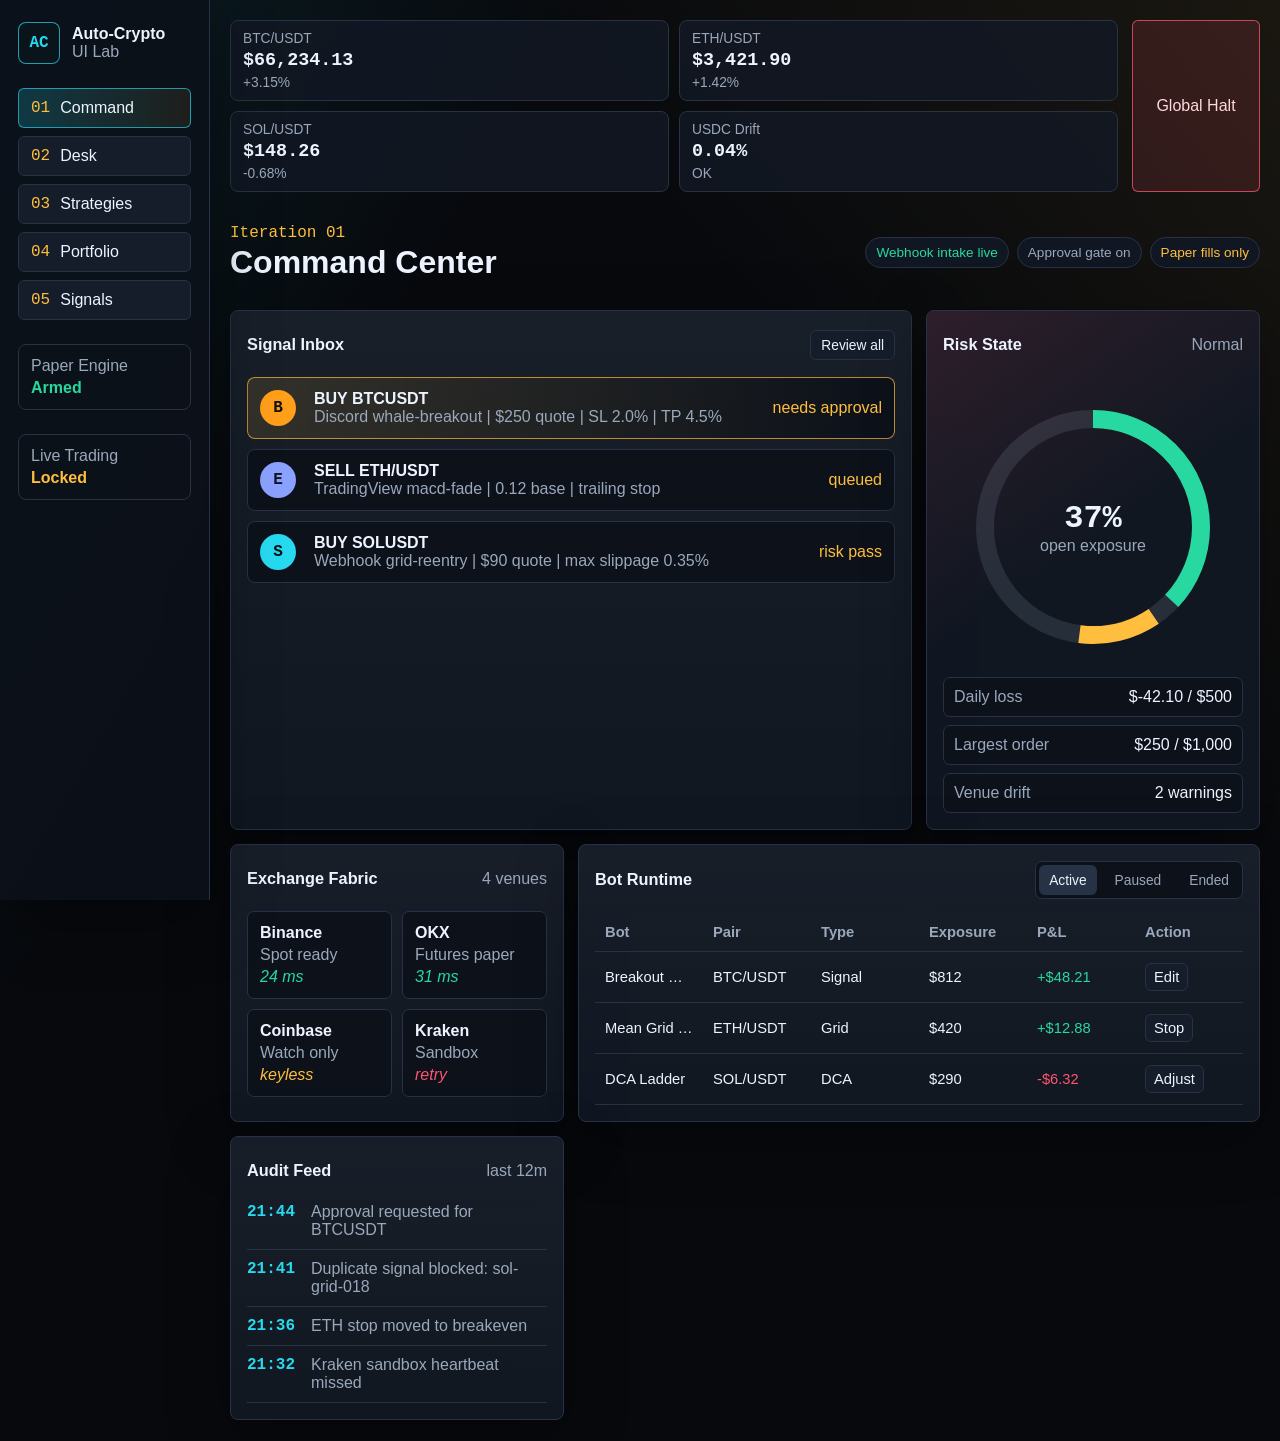
==== ui-prototypes/index.html @ 806d0060 "feat: add crypto UI prototype gallery" ====
<!doctype html>
<html lang="en">
  <head>
    <meta charset="utf-8" />
    <meta name="viewport" content="width=device-width, initial-scale=1" />
    <title>Auto-Crypto UI Prototype Gallery</title>
    <link rel="icon" href="data:," />
    <link rel="stylesheet" href="./styles.css" />
  </head>
  <body>
    <aside class="rail" aria-label="Prototype navigation">
      <div class="brand">
        <div class="brand-mark">AC</div>
        <div>
          <strong>Auto-Crypto</strong>
          <span>UI Lab</span>
        </div>
      </div>

      <nav class="prototype-nav" aria-label="Prototype iterations">
        <button class="nav-item is-active" type="button" data-screen="command">
          <span>01</span> Command
        </button>
        <button class="nav-item" type="button" data-screen="desk">
          <span>02</span> Desk
        </button>
        <button class="nav-item" type="button" data-screen="copy">
          <span>03</span> Strategies
        </button>
        <button class="nav-item" type="button" data-screen="portfolio">
          <span>04</span> Portfolio
        </button>
        <button class="nav-item" type="button" data-screen="signals">
          <span>05</span> Signals
        </button>
      </nav>

      <div class="rail-status">
        <span>Paper Engine</span>
        <strong>Armed</strong>
      </div>
      <div class="rail-status muted">
        <span>Live Trading</span>
        <strong>Locked</strong>
      </div>
    </aside>

    <main class="workspace">
      <header class="topbar">
        <div class="market-strip" aria-label="Market strip">
          <div><span>BTC/USDT</span><strong>$66,234.13</strong><em class="up">+3.15%</em></div>
          <div><span>ETH/USDT</span><strong>$3,421.90</strong><em class="up">+1.42%</em></div>
          <div><span>SOL/USDT</span><strong>$148.26</strong><em class="down">-0.68%</em></div>
          <div><span>USDC Drift</span><strong>0.04%</strong><em class="flat">OK</em></div>
        </div>
        <button class="kill-switch" type="button">Global Halt</button>
      </header>

      <section class="screen is-active command-screen" id="screen-command" data-screen="command" aria-label="Command Center iteration">
        <div class="screen-head">
          <div>
            <p>Iteration 01</p>
            <h1>Command Center</h1>
          </div>
          <div class="mode-pills" aria-label="Execution mode">
            <span class="pill live">Webhook intake live</span>
            <span class="pill">Approval gate on</span>
            <span class="pill paper">Paper fills only</span>
          </div>
        </div>

        <div class="command-grid">
          <section class="panel span-2">
            <div class="panel-title">
              <h2>Signal Inbox</h2>
              <button type="button">Review all</button>
            </div>
            <div class="signal-list">
              <article class="signal-row priority">
                <div class="coin-dot btc">B</div>
                <div>
                  <strong>BUY BTCUSDT</strong>
                  <span>Discord whale-breakout | $250 quote | SL 2.0% | TP 4.5%</span>
                </div>
                <em>needs approval</em>
              </article>
              <article class="signal-row">
                <div class="coin-dot eth">E</div>
                <div>
                  <strong>SELL ETH/USDT</strong>
                  <span>TradingView macd-fade | 0.12 base | trailing stop</span>
                </div>
                <em>queued</em>
              </article>
              <article class="signal-row">
                <div class="coin-dot sol">S</div>
                <div>
                  <strong>BUY SOLUSDT</strong>
                  <span>Webhook grid-reentry | $90 quote | max slippage 0.35%</span>
                </div>
                <em>risk pass</em>
              </article>
            </div>
          </section>

          <section class="panel risk-panel">
            <div class="panel-title">
              <h2>Risk State</h2>
              <span class="status-good">Normal</span>
            </div>
            <div class="risk-meter">
              <canvas data-chart="ring" width="220" height="220" aria-label="Risk usage ring"></canvas>
              <div><strong>37%</strong><span>open exposure</span></div>
            </div>
            <dl class="metric-stack">
              <div><dt>Daily loss</dt><dd>$-42.10 / $500</dd></div>
              <div><dt>Largest order</dt><dd>$250 / $1,000</dd></div>
              <div><dt>Venue drift</dt><dd>2 warnings</dd></div>
            </dl>
          </section>

          <section class="panel exchange-map">
            <div class="panel-title">
              <h2>Exchange Fabric</h2>
              <span>4 venues</span>
            </div>
            <div class="venue-grid">
              <div><strong>Binance</strong><span>Spot ready</span><em class="up">24 ms</em></div>
              <div><strong>OKX</strong><span>Futures paper</span><em class="up">31 ms</em></div>
              <div><strong>Coinbase</strong><span>Watch only</span><em class="flat">keyless</em></div>
              <div><strong>Kraken</strong><span>Sandbox</span><em class="down">retry</em></div>
            </div>
          </section>

          <section class="panel span-2">
            <div class="panel-title">
              <h2>Bot Runtime</h2>
              <div class="segmented">
                <button class="is-selected" type="button">Active</button>
                <button type="button">Paused</button>
                <button type="button">Ended</button>
              </div>
            </div>
            <table class="dense-table">
              <thead><tr><th>Bot</th><th>Pair</th><th>Type</th><th>Exposure</th><th>P&L</th><th>Action</th></tr></thead>
              <tbody>
                <tr><td>Breakout Guard</td><td>BTC/USDT</td><td>Signal</td><td>$812</td><td class="up">+$48.21</td><td><button type="button">Edit</button></td></tr>
                <tr><td>Mean Grid 18</td><td>ETH/USDT</td><td>Grid</td><td>$420</td><td class="up">+$12.88</td><td><button type="button">Stop</button></td></tr>
                <tr><td>DCA Ladder</td><td>SOL/USDT</td><td>DCA</td><td>$290</td><td class="down">-$6.32</td><td><button type="button">Adjust</button></td></tr>
              </tbody>
            </table>
          </section>

          <section class="panel log-panel">
            <div class="panel-title">
              <h2>Audit Feed</h2>
              <span>last 12m</span>
            </div>
            <ol class="timeline">
              <li><strong>21:44</strong><span>Approval requested for BTCUSDT</span></li>
              <li><strong>21:41</strong><span>Duplicate signal blocked: sol-grid-018</span></li>
              <li><strong>21:36</strong><span>ETH stop moved to breakeven</span></li>
              <li><strong>21:32</strong><span>Kraken sandbox heartbeat missed</span></li>
            </ol>
          </section>
        </div>
      </section>

      <section class="screen desk-screen" id="screen-desk" data-screen="desk" aria-label="Trading Desk iteration">
        <div class="screen-head">
          <div>
            <p>Iteration 02</p>
            <h1>Trading Desk</h1>
          </div>
          <div class="pair-selector">
            <button type="button">BTC/USDT</button>
            <button type="button">15m</button>
            <button type="button">Paper</button>
          </div>
        </div>

        <div class="desk-grid">
          <section class="panel order-ticket">
            <div class="panel-title">
              <h2>Bot Order</h2>
              <span class="status-good">Risk pass</span>
            </div>
            <label>Strategy<select><option>Breakout Guard</option><option>DCA Ladder</option></select></label>
            <label>Side<select><option>Buy</option><option>Sell</option></select></label>
            <label>Quote amount<input value="$250.00" /></label>
            <label>Stop loss<input value="2.0%" /></label>
            <label>Take profit<input value="4.5%" /></label>
            <div class="ticket-actions">
              <button type="button">Queue</button>
              <button class="primary" type="button">Paper Buy</button>
            </div>
          </section>

          <section class="panel chart-panel">
            <div class="panel-title">
              <h2>BTC/USDT Perpetual Context</h2>
              <div class="mode-pills"><span class="pill">MA20</span><span class="pill">Volume</span><span class="pill">Brackets</span></div>
            </div>
            <canvas class="main-chart" data-chart="candles" width="920" height="480" aria-label="Candlestick chart"></canvas>
          </section>

          <section class="panel orderbook">
            <div class="panel-title">
              <h2>Order Book</h2>
              <span>0.1 tick</span>
            </div>
            <div class="book">
              <div class="ask" style="--depth: 78%"><span>66,242.8</span><strong>1.384</strong></div>
              <div class="ask" style="--depth: 52%"><span>66,239.1</span><strong>0.944</strong></div>
              <div class="ask" style="--depth: 31%"><span>66,236.0</span><strong>0.512</strong></div>
              <div class="mid">66,234.13</div>
              <div class="bid" style="--depth: 66%"><span>66,232.4</span><strong>2.114</strong></div>
              <div class="bid" style="--depth: 42%"><span>66,229.6</span><strong>1.233</strong></div>
              <div class="bid" style="--depth: 24%"><span>66,226.2</span><strong>0.622</strong></div>
            </div>
          </section>

          <section class="panel span-all">
            <div class="panel-title">
              <h2>Positions and Bots</h2>
              <div class="segmented"><button class="is-selected" type="button">Positions</button><button type="button">Open orders</button><button type="button">Bot logs</button></div>
            </div>
            <table class="dense-table">
              <thead><tr><th>Pair</th><th>Venue</th><th>Entry</th><th>Mark</th><th>Stop</th><th>Target</th><th>Unrealized</th></tr></thead>
              <tbody>
                <tr><td>BTC/USDT</td><td>OKX paper</td><td>64,930.20</td><td>66,234.13</td><td>63,631.60</td><td>67,852.50</td><td class="up">+$29.70</td></tr>
                <tr><td>ETH/USDT</td><td>Binance paper</td><td>3,408.44</td><td>3,421.90</td><td>3,340.27</td><td>3,562.80</td><td class="up">+$4.08</td></tr>
                <tr><td>SOL/USDT</td><td>Kraken sandbox</td><td>149.44</td><td>148.26</td><td>145.12</td><td>155.30</td><td class="down">-$2.31</td></tr>
              </tbody>
            </table>
          </section>
        </div>
      </section>

      <section class="screen copy-screen" id="screen-copy" data-screen="copy" aria-label="Strategy Marketplace iteration">
        <div class="screen-head">
          <div>
            <p>Iteration 03</p>
            <h1>Strategy Marketplace</h1>
          </div>
          <div class="mode-pills"><span class="pill live">Copy sandbox</span><span class="pill">Backtest required</span><span class="pill">No auto-live</span></div>
        </div>

        <div class="marketplace-grid">
          <section class="panel span-2 texture gold">
            <div class="banner-copy">
              <span>Discover</span>
              <h2>Copy proven crypto automations without giving up risk control.</h2>
              <p>Every imported strategy lands as paper-only until its limits, exchanges, and brackets are reviewed.</p>
            </div>
          </section>

          <article class="strategy-card">
            <div class="strategy-head"><strong>Tony_Bro</strong><span>Perpetual futures</span><button type="button">Copy</button></div>
            <canvas data-chart="spark" width="260" height="92" aria-label="Strategy equity sparkline"></canvas>
            <dl><div><dt>300D ROI</dt><dd class="up">+229.35%</dd></div><div><dt>Win rate</dt><dd>86.44%</dd></div><div><dt>Max DD</dt><dd>8.2%</dd></div></dl>
          </article>

          <article class="strategy-card">
            <div class="strategy-head"><strong>CRYPTOBOX</strong><span>Spot grid</span><button type="button">Copy</button></div>
            <canvas data-chart="spark" width="260" height="92" aria-label="Strategy equity sparkline"></canvas>
            <dl><div><dt>300D ROI</dt><dd class="up">+110.11%</dd></div><div><dt>Win rate</dt><dd>74.93%</dd></div><div><dt>Max DD</dt><dd>5.9%</dd></div></dl>
          </article>

          <article class="strategy-card">
            <div class="strategy-head"><strong>AlphaBot_Long</strong><span>Signal bot</span><button type="button">Copy</button></div>
            <canvas data-chart="spark" width="260" height="92" aria-label="Strategy equity sparkline"></canvas>
            <dl><div><dt>300D ROI</dt><dd class="up">+64.28%</dd></div><div><dt>Win rate</dt><dd>80.95%</dd></div><div><dt>Max DD</dt><dd>6.7%</dd></div></dl>
          </article>

          <section class="panel leaderboard">
            <div class="panel-title">
              <h2>Rank Filters</h2>
              <button type="button">Filter</button>
            </div>
            <div class="filter-grid">
              <button type="button">Spot only</button>
              <button type="button">Futures</button>
              <button type="button">Low drawdown</button>
              <button type="button">High liquidity</button>
            </div>
          </section>

          <section class="panel span-2">
            <div class="panel-title">
              <h2>Import Checklist</h2>
              <span>6 required checks</span>
            </div>
            <ol class="check-steps">
              <li class="done"><strong>Backtest window</strong><span>365 days loaded</span></li>
              <li class="done"><strong>Venue support</strong><span>Binance, OKX, Kraken mapped</span></li>
              <li><strong>Risk envelope</strong><span>Daily loss and exposure pending</span></li>
              <li><strong>Approval mode</strong><span>Operator must confirm first live trade</span></li>
            </ol>
          </section>
        </div>
      </section>

      <section class="screen portfolio-screen" id="screen-portfolio" data-screen="portfolio" aria-label="Portfolio Sentinel iteration">
        <div class="screen-head">
          <div>
            <p>Iteration 04</p>
            <h1>Portfolio Sentinel</h1>
          </div>
          <div class="pair-selector">
            <button type="button">All exchanges</button>
            <button type="button">24h</button>
            <button type="button">Export</button>
          </div>
        </div>

        <div class="portfolio-grid">
          <section class="panel asset-ring">
            <div class="panel-title">
              <h2>Allocation</h2>
              <span>$12,450 paper NAV</span>
            </div>
            <canvas data-chart="donut" width="340" height="300" aria-label="Portfolio allocation donut"></canvas>
          </section>

          <section class="panel span-2">
            <div class="panel-title">
              <h2>Equity Curve</h2>
              <div class="segmented"><button class="is-selected" type="button">1D</button><button type="button">1W</button><button type="button">1M</button><button type="button">YTD</button></div>
            </div>
            <canvas class="wide-chart" data-chart="equity" width="920" height="300" aria-label="Portfolio equity chart"></canvas>
          </section>

          <section class="panel">
            <div class="panel-title">
              <h2>Exposure Limits</h2>
              <span class="status-good">Within bounds</span>
            </div>
            <div class="limit-bars">
              <div><span>BTC</span><meter value="58" min="0" max="100"></meter><strong>58%</strong></div>
              <div><span>ETH</span><meter value="41" min="0" max="100"></meter><strong>41%</strong></div>
              <div><span>SOL</span><meter value="29" min="0" max="100"></meter><strong>29%</strong></div>
              <div><span>Other</span><meter value="18" min="0" max="100"></meter><strong>18%</strong></div>
            </div>
          </section>

          <section class="panel span-2">
            <div class="panel-title">
              <h2>Bracket Ledger</h2>
              <span>active exits</span>
            </div>
            <table class="dense-table">
              <thead><tr><th>Pair</th><th>Lots</th><th>Stop</th><th>TP1</th><th>TP2</th><th>Trailing</th><th>Status</th></tr></thead>
              <tbody>
                <tr><td>BTC/USDT</td><td>2</td><td>63,631.60</td><td>67,852.50</td><td>69,114.20</td><td>0.8%</td><td class="up">armed</td></tr>
                <tr><td>ETH/USDT</td><td>1</td><td>3,340.27</td><td>3,562.80</td><td>-</td><td>off</td><td class="up">armed</td></tr>
                <tr><td>SOL/USDT</td><td>3</td><td>145.12</td><td>155.30</td><td>158.20</td><td>1.1%</td><td class="flat">watch</td></tr>
              </tbody>
            </table>
          </section>

          <section class="panel">
            <div class="panel-title">
              <h2>Daily P&L</h2>
              <span>realized</span>
            </div>
            <div class="big-number up">+$64.85</div>
            <canvas data-chart="bars" width="320" height="160" aria-label="Daily P&L bars"></canvas>
          </section>
        </div>
      </section>

      <section class="screen signals-screen" id="screen-signals" data-screen="signals" aria-label="Signals and Integrations iteration">
        <div class="screen-head">
          <div>
            <p>Iteration 05</p>
            <h1>Signal Forge</h1>
          </div>
          <div class="mode-pills"><span class="pill live">Discord online</span><span class="pill live">TradingView webhooks</span><span class="pill">JWT required</span></div>
        </div>

        <div class="signals-grid">
          <section class="panel webhook-builder">
            <div class="panel-title">
              <h2>Alert Builder</h2>
              <span>strict parser</span>
            </div>
            <label>Channel<select><option>Discord #crypto-alerts</option><option>TradingView webhook</option><option>Custom API</option></select></label>
            <label>Signal text<textarea>BUY BTCUSDT $250 @ 66234 SL 2% TP 4.5%</textarea></label>
            <div class="parsed-signal">
              <span>symbol <strong>BTCUSDT</strong></span>
              <span>side <strong>BUY</strong></span>
              <span>quote <strong>$250</strong></span>
              <span>risk <strong>pass</strong></span>
            </div>
            <button class="primary" type="button">Send Paper Test</button>
          </section>

          <section class="panel span-2 texture blue">
            <div class="pipeline">
              <div><strong>Discord</strong><span>text alert</span></div>
              <i></i>
              <div><strong>Parser</strong><span>normalized signal</span></div>
              <i></i>
              <div><strong>Risk</strong><span>limits checked</span></div>
              <i></i>
              <div><strong>Approval</strong><span>operator gate</span></div>
              <i></i>
              <div><strong>Paper Fill</strong><span>audit stored</span></div>
            </div>
          </section>

          <section class="panel integrations">
            <div class="panel-title">
              <h2>Integrations</h2>
              <button type="button">Add</button>
            </div>
            <div class="integration-row"><strong>TradingView</strong><span>webhook authenticated</span><em class="up">healthy</em></div>
            <div class="integration-row"><strong>Discord</strong><span>slash commands ready</span><em class="up">healthy</em></div>
            <div class="integration-row"><strong>Binance</strong><span>read-only key</span><em class="flat">limited</em></div>
            <div class="integration-row"><strong>OKX</strong><span>paper adapter</span><em class="up">ready</em></div>
          </section>

          <section class="panel span-2">
            <div class="panel-title">
              <h2>Recent Webhook Payloads</h2>
              <span>redacted</span>
            </div>
            <pre class="payload-view">{
  "signal_id": "btc-breakout-001",
  "symbol": "BTCUSDT",
  "side": "buy",
  "quote_amount": "250",
  "price": "66234",
  "strategy_id": "breakout"
}</pre>
          </section>

          <section class="panel">
            <div class="panel-title">
              <h2>Security Gates</h2>
              <span class="status-good">enabled</span>
            </div>
            <ul class="gate-list">
              <li><strong>Replay window</strong><span>300 seconds</span></li>
              <li><strong>Signature</strong><span>HMAC required</span></li>
              <li><strong>Secrets</strong><span>never in alert body</span></li>
              <li><strong>Live mode</strong><span>manual unlock</span></li>
            </ul>
          </section>
        </div>
      </section>
    </main>

    <script src="./app.js"></script>
  </body>
</html>
---- ui-prototypes/styles.css ----
:root {
  color-scheme: dark;
  --bg: #07090d;
  --rail: #0d121b;
  --panel: #121823;
  --panel-2: #171e2b;
  --line: #273244;
  --line-strong: #40516a;
  --text: #eef4ff;
  --muted: #9aa8bb;
  --faint: #69778b;
  --green: #28d8a1;
  --red: #ff5470;
  --amber: #ffbe3d;
  --cyan: #27d9ef;
  --blue: #4387ff;
  --violet: #a678ff;
  --radius: 8px;
  --shadow: 0 18px 60px rgba(0, 0, 0, 0.34);
  font-family: "Bahnschrift", "Aptos", "Segoe UI", sans-serif;
}

* {
  box-sizing: border-box;
}

html,
body {
  min-height: 100%;
}

body {
  margin: 0;
  background:
    linear-gradient(120deg, rgba(39, 217, 239, 0.1), transparent 28%),
    linear-gradient(230deg, rgba(255, 190, 61, 0.08), transparent 32%),
    var(--bg);
  color: var(--text);
  letter-spacing: 0;
}

button,
input,
select,
textarea {
  font: inherit;
}

button {
  border: 1px solid var(--line);
  border-radius: 6px;
  background: #151d2b;
  color: var(--text);
  cursor: pointer;
  min-height: 34px;
}

button:hover,
button:focus-visible {
  border-color: var(--cyan);
  outline: none;
}

select,
input,
textarea {
  width: 100%;
  border: 1px solid var(--line);
  border-radius: 6px;
  background: #0c111a;
  color: var(--text);
  padding: 10px;
}

textarea {
  min-height: 112px;
  resize: vertical;
}

.rail {
  position: fixed;
  inset: 0 auto 0 0;
  width: 250px;
  background: rgba(12, 17, 26, 0.94);
  border-right: 1px solid var(--line);
  padding: 22px 18px;
  display: flex;
  flex-direction: column;
  gap: 24px;
  z-index: 10;
  box-shadow: var(--shadow);
}

.brand {
  display: flex;
  gap: 12px;
  align-items: center;
}

.brand-mark {
  width: 42px;
  height: 42px;
  border: 1px solid rgba(39, 217, 239, 0.7);
  border-radius: 8px;
  display: grid;
  place-items: center;
  background: #09151a;
  color: var(--cyan);
  font-family: "Cascadia Mono", Consolas, monospace;
  font-weight: 800;
}

.brand strong,
.brand span {
  display: block;
}

.brand span,
.rail-status span,
.panel-title span,
.pill,
dt,
.signal-row span,
.strategy-head span,
.check-steps span,
.gate-list span,
.integration-row span {
  color: var(--muted);
}

.prototype-nav {
  display: grid;
  gap: 8px;
}

.nav-item {
  display: flex;
  align-items: center;
  gap: 10px;
  justify-content: flex-start;
  padding: 10px 12px;
  text-align: left;
}

.nav-item span {
  color: var(--amber);
  font-family: "Cascadia Mono", Consolas, monospace;
}

.nav-item.is-active {
  background: linear-gradient(90deg, rgba(39, 217, 239, 0.2), rgba(255, 190, 61, 0.08));
  border-color: rgba(39, 217, 239, 0.65);
}

.rail-status {
  border: 1px solid var(--line);
  border-radius: 8px;
  padding: 12px;
  display: grid;
  gap: 4px;
}

.rail-status strong {
  color: var(--green);
}

.rail-status.muted strong {
  color: var(--amber);
}

.workspace {
  margin-left: 250px;
  min-height: 100vh;
  padding: 20px;
}

.topbar {
  display: flex;
  gap: 14px;
  align-items: stretch;
  margin-bottom: 18px;
}

.market-strip {
  flex: 1;
  display: grid;
  grid-template-columns: repeat(4, minmax(140px, 1fr));
  gap: 10px;
}

.market-strip div {
  min-height: 66px;
  border: 1px solid var(--line);
  border-radius: 8px;
  background: rgba(18, 24, 35, 0.86);
  padding: 10px 12px;
  display: grid;
  gap: 4px;
}

.market-strip span,
.market-strip em {
  color: var(--muted);
  font-style: normal;
  font-size: 0.86rem;
}

.market-strip strong,
.big-number {
  font-family: "Cascadia Mono", Consolas, monospace;
  font-size: 1.15rem;
}

.kill-switch {
  min-width: 128px;
  border-color: rgba(255, 84, 112, 0.75);
  background: rgba(255, 84, 112, 0.13);
  color: #ffd7de;
}

.screen {
  display: none;
}

.screen.is-active {
  display: block;
}

.screen-head {
  min-height: 84px;
  display: flex;
  justify-content: space-between;
  gap: 16px;
  align-items: center;
  margin-bottom: 16px;
}

.screen-head p {
  margin: 0 0 4px;
  color: var(--amber);
  font-family: "Cascadia Mono", Consolas, monospace;
}

h1,
h2,
p {
  margin: 0;
}

h1 {
  font-size: 2rem;
  line-height: 1.05;
}

h2 {
  font-size: 1.02rem;
  line-height: 1.2;
}

.mode-pills,
.pair-selector,
.segmented {
  display: flex;
  gap: 8px;
  flex-wrap: wrap;
  align-items: center;
}

.pill {
  border: 1px solid var(--line);
  border-radius: 999px;
  padding: 7px 10px;
  background: #111722;
  font-size: 0.85rem;
}

.pill.live,
.status-good,
.up {
  color: var(--green);
}

.pill.paper,
.flat {
  color: var(--amber);
}

.down {
  color: var(--red);
}

.panel,
.strategy-card {
  border: 1px solid var(--line);
  border-radius: var(--radius);
  background:
    linear-gradient(180deg, rgba(255, 255, 255, 0.035), transparent),
    rgba(18, 24, 35, 0.94);
  box-shadow: var(--shadow);
  padding: 16px;
  min-width: 0;
}

.panel-title {
  min-height: 36px;
  display: flex;
  justify-content: space-between;
  gap: 12px;
  align-items: center;
  margin-bottom: 14px;
}

.panel-title button,
.segmented button,
.pair-selector button,
.strategy-head button {
  padding: 6px 10px;
  min-height: 30px;
  font-size: 0.86rem;
}

.segmented {
  border: 1px solid var(--line);
  border-radius: 7px;
  padding: 3px;
  background: #0c111a;
}

.segmented button {
  border: 0;
  background: transparent;
  color: var(--muted);
}

.segmented .is-selected {
  background: #263246;
  color: var(--text);
}

.command-grid,
.desk-grid,
.marketplace-grid,
.portfolio-grid,
.signals-grid {
  display: grid;
  grid-template-columns: repeat(3, minmax(0, 1fr));
  gap: 14px;
}

.span-2 {
  grid-column: span 2;
}

.span-all {
  grid-column: 1 / -1;
}

.signal-list,
.timeline,
.check-steps,
.gate-list {
  display: grid;
  gap: 10px;
  margin: 0;
  padding: 0;
}

.signal-row {
  display: grid;
  grid-template-columns: 42px minmax(0, 1fr) auto;
  gap: 12px;
  align-items: center;
  border: 1px solid var(--line);
  border-radius: 8px;
  padding: 12px;
  background: #0c111a;
}

.signal-row.priority {
  border-color: rgba(255, 190, 61, 0.7);
  background: linear-gradient(90deg, rgba(255, 190, 61, 0.12), #0c111a);
}

.signal-row strong,
.signal-row span,
.strategy-head strong,
.strategy-head span {
  display: block;
}

.signal-row em {
  color: var(--amber);
  font-style: normal;
  white-space: nowrap;
}

.coin-dot {
  width: 36px;
  height: 36px;
  border-radius: 50%;
  display: grid;
  place-items: center;
  font-family: "Cascadia Mono", Consolas, monospace;
  font-weight: 800;
}

.btc {
  background: #ff9f1a;
  color: #111;
}

.eth {
  background: #8aa1ff;
  color: #101525;
}

.sol {
  background: #27d9ef;
  color: #091014;
}

.risk-panel {
  background:
    linear-gradient(145deg, rgba(255, 84, 112, 0.12), transparent 46%),
    rgba(18, 24, 35, 0.94);
}

.risk-meter {
  position: relative;
  display: grid;
  place-items: center;
  min-height: 214px;
}

.risk-meter > div {
  position: absolute;
  text-align: center;
}

.risk-meter strong {
  display: block;
  font-size: 2rem;
  font-family: "Cascadia Mono", Consolas, monospace;
}

.risk-meter span {
  color: var(--muted);
}

.metric-stack,
.strategy-card dl {
  display: grid;
  gap: 8px;
  margin: 0;
}

.metric-stack div,
.strategy-card dl div,
.integration-row,
.gate-list li,
.check-steps li {
  border: 1px solid var(--line);
  border-radius: 7px;
  padding: 10px;
  background: #0c111a;
}

.metric-stack div,
.strategy-card dl div,
.integration-row,
.gate-list li,
.check-steps li,
.limit-bars div {
  display: flex;
  justify-content: space-between;
  gap: 12px;
  align-items: center;
}

.venue-grid,
.filter-grid {
  display: grid;
  grid-template-columns: repeat(2, minmax(0, 1fr));
  gap: 10px;
}

.venue-grid div {
  border: 1px solid var(--line);
  border-radius: 7px;
  padding: 12px;
  background: #0c111a;
  display: grid;
  gap: 4px;
}

.venue-grid span {
  color: var(--muted);
}

.dense-table {
  width: 100%;
  border-collapse: collapse;
  table-layout: fixed;
  font-size: 0.92rem;
}

.dense-table th,
.dense-table td {
  border-bottom: 1px solid var(--line);
  padding: 11px 10px;
  text-align: left;
  vertical-align: middle;
  overflow: hidden;
  text-overflow: ellipsis;
  white-space: nowrap;
}

.dense-table th {
  color: var(--muted);
  font-weight: 600;
}

.dense-table td button {
  min-height: 28px;
  padding: 4px 8px;
}

.timeline {
  list-style: none;
}

.timeline li {
  display: grid;
  grid-template-columns: 54px 1fr;
  gap: 10px;
  border-bottom: 1px solid var(--line);
  padding-bottom: 10px;
}

.timeline strong {
  color: var(--cyan);
  font-family: "Cascadia Mono", Consolas, monospace;
}

.timeline span {
  color: var(--muted);
}

.desk-grid {
  grid-template-columns: 280px minmax(440px, 1fr) 270px;
}

.order-ticket,
.webhook-builder {
  display: grid;
  align-content: start;
  gap: 12px;
}

.order-ticket label,
.webhook-builder label {
  display: grid;
  gap: 6px;
  color: var(--muted);
}

.ticket-actions {
  display: grid;
  grid-template-columns: 1fr 1fr;
  gap: 10px;
}

.primary {
  border-color: rgba(39, 217, 239, 0.75);
  background: linear-gradient(90deg, rgba(39, 217, 239, 0.32), rgba(67, 135, 255, 0.3));
}

.main-chart,
.wide-chart,
canvas {
  width: 100%;
  max-width: 100%;
  display: block;
  border-radius: 6px;
}

.chart-panel {
  min-height: 552px;
}

.orderbook .book {
  display: grid;
  gap: 8px;
}

.book > div {
  position: relative;
  min-height: 36px;
  display: flex;
  justify-content: space-between;
  align-items: center;
  border: 1px solid var(--line);
  border-radius: 6px;
  padding: 0 10px;
  overflow: hidden;
  font-family: "Cascadia Mono", Consolas, monospace;
}

.book > div::before {
  content: "";
  position: absolute;
  inset: 0 auto 0 0;
  width: var(--depth, 0);
  opacity: 0.24;
}

.book .ask::before {
  background: var(--red);
}

.book .bid::before {
  background: var(--green);
}

.book .mid {
  border-color: rgba(255, 190, 61, 0.7);
  justify-content: center;
  color: var(--amber);
}

.texture {
  position: relative;
  overflow: hidden;
}

.texture::before {
  content: "";
  position: absolute;
  inset: 0;
  background: var(--texture) center / cover no-repeat;
  opacity: 0.34;
  filter: saturate(1.1);
}

.texture::after {
  content: "";
  position: absolute;
  inset: 0;
  background: linear-gradient(90deg, rgba(8, 10, 15, 0.95), rgba(8, 10, 15, 0.46));
}

.texture > * {
  position: relative;
  z-index: 1;
}

.texture.gold {
  --texture: url("./assets/gold-grid.jpg");
}

.texture.blue {
  --texture: url("./assets/data-hud.jpg");
}

.banner-copy {
  max-width: 620px;
  display: grid;
  gap: 10px;
  min-height: 185px;
  align-content: center;
}

.banner-copy span {
  color: var(--amber);
  font-family: "Cascadia Mono", Consolas, monospace;
}

.banner-copy h2 {
  font-size: 1.65rem;
  max-width: 560px;
}

.banner-copy p {
  color: var(--muted);
  max-width: 520px;
}

.strategy-card {
  min-height: 245px;
  display: grid;
  gap: 12px;
}

.strategy-head {
  display: grid;
  grid-template-columns: minmax(0, 1fr) auto;
  gap: 4px 10px;
  align-items: center;
}

.strategy-head button {
  grid-row: span 2;
}

.strategy-card dl {
  grid-template-columns: repeat(3, minmax(0, 1fr));
}

.strategy-card dl div {
  display: grid;
  gap: 3px;
  align-items: start;
}

.filter-grid button {
  min-height: 42px;
}

.check-steps {
  list-style: none;
}

.check-steps li.done {
  border-color: rgba(40, 216, 161, 0.45);
}

.portfolio-grid {
  grid-template-columns: 360px minmax(420px, 1fr) 300px;
}

.limit-bars {
  display: grid;
  gap: 12px;
}

meter {
  flex: 1;
  height: 10px;
}

meter::-webkit-meter-bar {
  background: #0c111a;
  border: 1px solid var(--line);
}

meter::-webkit-meter-optimum-value {
  background: linear-gradient(90deg, var(--cyan), var(--green));
}

.big-number {
  font-size: 2rem;
  margin: 8px 0 10px;
}

.signals-grid {
  grid-template-columns: 340px minmax(420px, 1fr) 330px;
}

.pipeline {
  min-height: 230px;
  display: grid;
  grid-template-columns: repeat(5, minmax(120px, 1fr));
  gap: 12px;
  align-items: center;
}

.pipeline div {
  min-height: 116px;
  border: 1px solid rgba(39, 217, 239, 0.42);
  border-radius: 8px;
  background: rgba(6, 10, 16, 0.72);
  display: grid;
  align-content: center;
  gap: 6px;
  padding: 14px;
}

.pipeline i {
  display: none;
}

.pipeline span {
  color: var(--muted);
}

.parsed-signal {
  display: grid;
  grid-template-columns: repeat(2, minmax(0, 1fr));
  gap: 8px;
}

.parsed-signal span {
  border: 1px solid var(--line);
  border-radius: 7px;
  padding: 9px;
  color: var(--muted);
  background: #0c111a;
}

.parsed-signal strong {
  display: block;
  color: var(--text);
}

.integrations {
  display: grid;
  align-content: start;
  gap: 10px;
}

.payload-view {
  margin: 0;
  min-height: 250px;
  border: 1px solid var(--line);
  border-radius: 8px;
  background: #090d14;
  color: #cae0ff;
  padding: 16px;
  overflow: auto;
  font-family: "Cascadia Mono", Consolas, monospace;
  line-height: 1.55;
}

.gate-list {
  list-style: none;
}

@media (max-width: 1280px) {
  .rail {
    width: 210px;
  }

  .workspace {
    margin-left: 210px;
  }

  .market-strip {
    grid-template-columns: repeat(2, minmax(150px, 1fr));
  }

  .desk-grid,
  .portfolio-grid,
  .signals-grid {
    grid-template-columns: 1fr 1fr;
  }

  .desk-grid .chart-panel,
  .signals-grid .texture {
    grid-column: span 2;
  }

  .orderbook,
  .asset-ring {
    grid-column: span 1;
  }
}

@media (max-width: 860px) {
  .rail {
    position: static;
    width: auto;
    min-height: auto;
  }

  .workspace {
    margin-left: 0;
    padding: 14px;
  }

  .topbar,
  .screen-head {
    flex-direction: column;
    align-items: stretch;
  }

  .market-strip,
  .command-grid,
  .desk-grid,
  .marketplace-grid,
  .portfolio-grid,
  .signals-grid {
    grid-template-columns: 1fr;
  }

  .span-2,
  .span-all,
  .desk-grid .chart-panel,
  .signals-grid .texture {
    grid-column: auto;
  }

  .pipeline {
    grid-template-columns: 1fr;
  }

  .dense-table {
    display: block;
    overflow-x: auto;
  }

  .signal-row {
    grid-template-columns: 38px minmax(0, 1fr);
  }

  .signal-row em {
    grid-column: 2;
  }
}
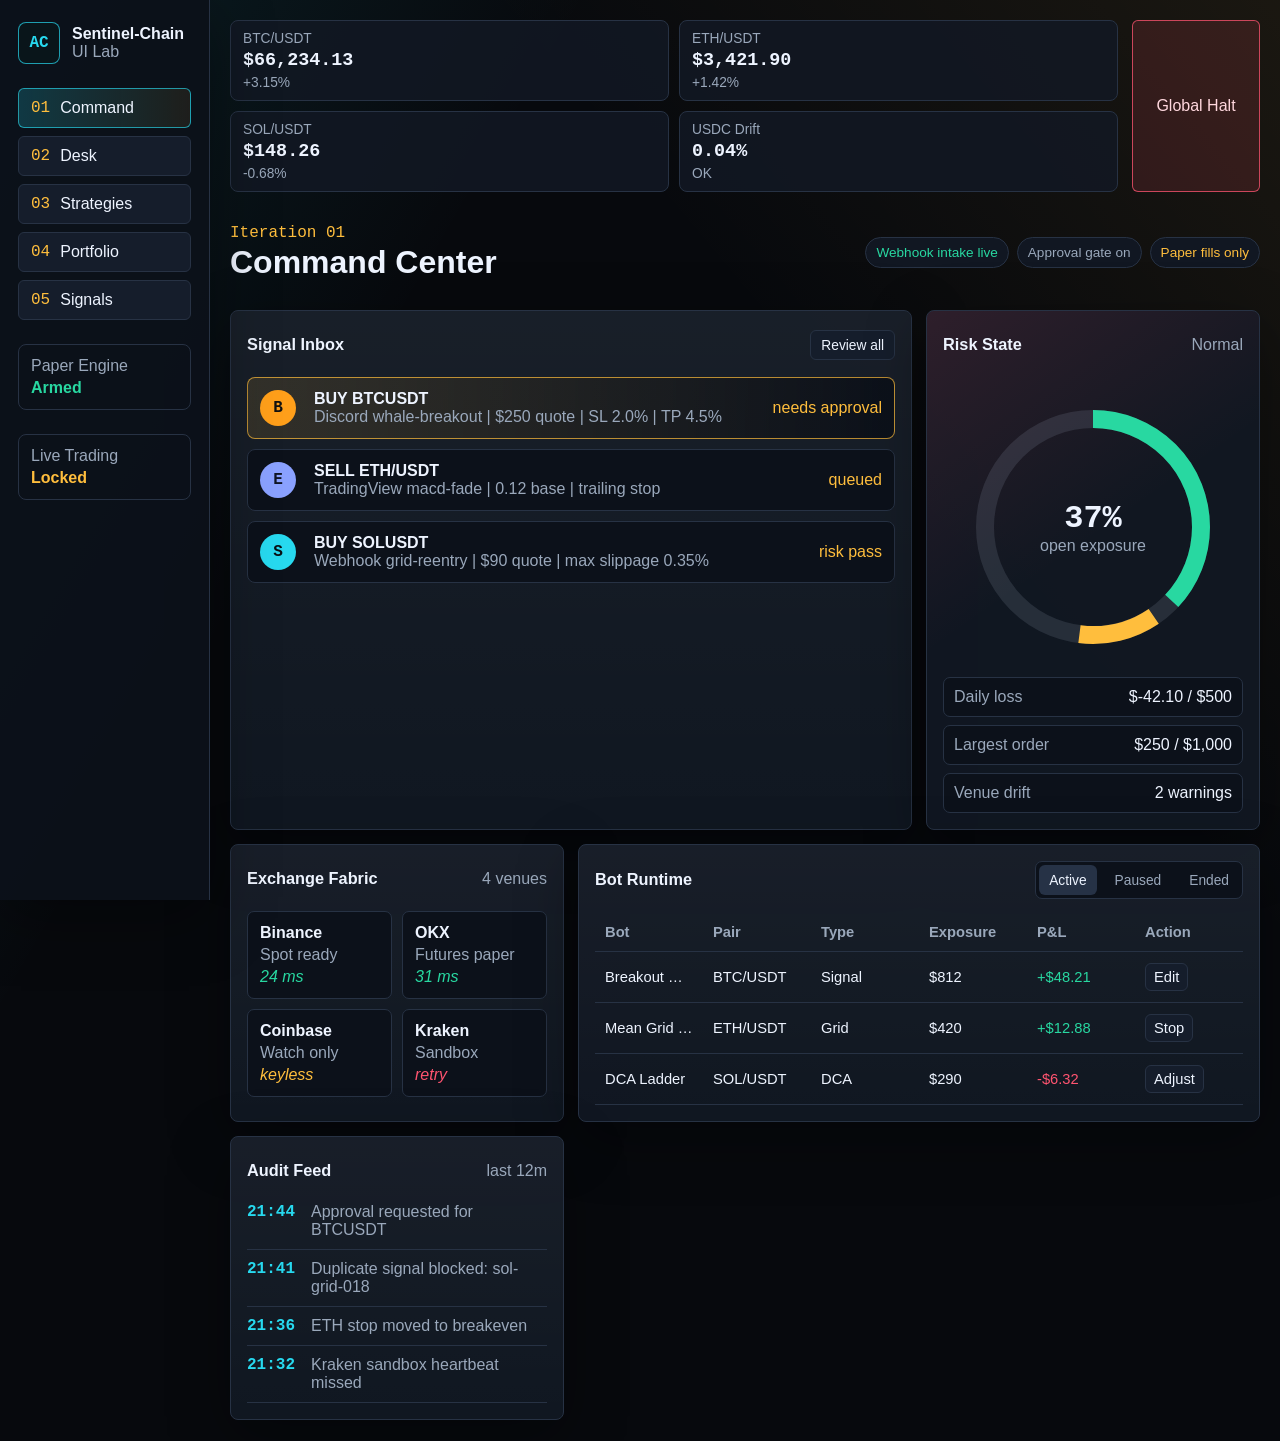
==== commit b73a00fc: "chore: align crypto bot with Sentinel Chain naming" ====
--- a/ui-prototypes/index.html
+++ b/ui-prototypes/index.html
@@ -3,7 +3,7 @@
   <head>
     <meta charset="utf-8" />
     <meta name="viewport" content="width=device-width, initial-scale=1" />
-    <title>Auto-Crypto UI Prototype Gallery</title>
+    <title>Sentinel-Chain UI Prototype Gallery</title>
     <link rel="icon" href="data:," />
     <link rel="stylesheet" href="./styles.css" />
   </head>
@@ -12,7 +12,7 @@
       <div class="brand">
         <div class="brand-mark">AC</div>
         <div>
-          <strong>Auto-Crypto</strong>
+          <strong>Sentinel-Chain</strong>
           <span>UI Lab</span>
         </div>
       </div>
